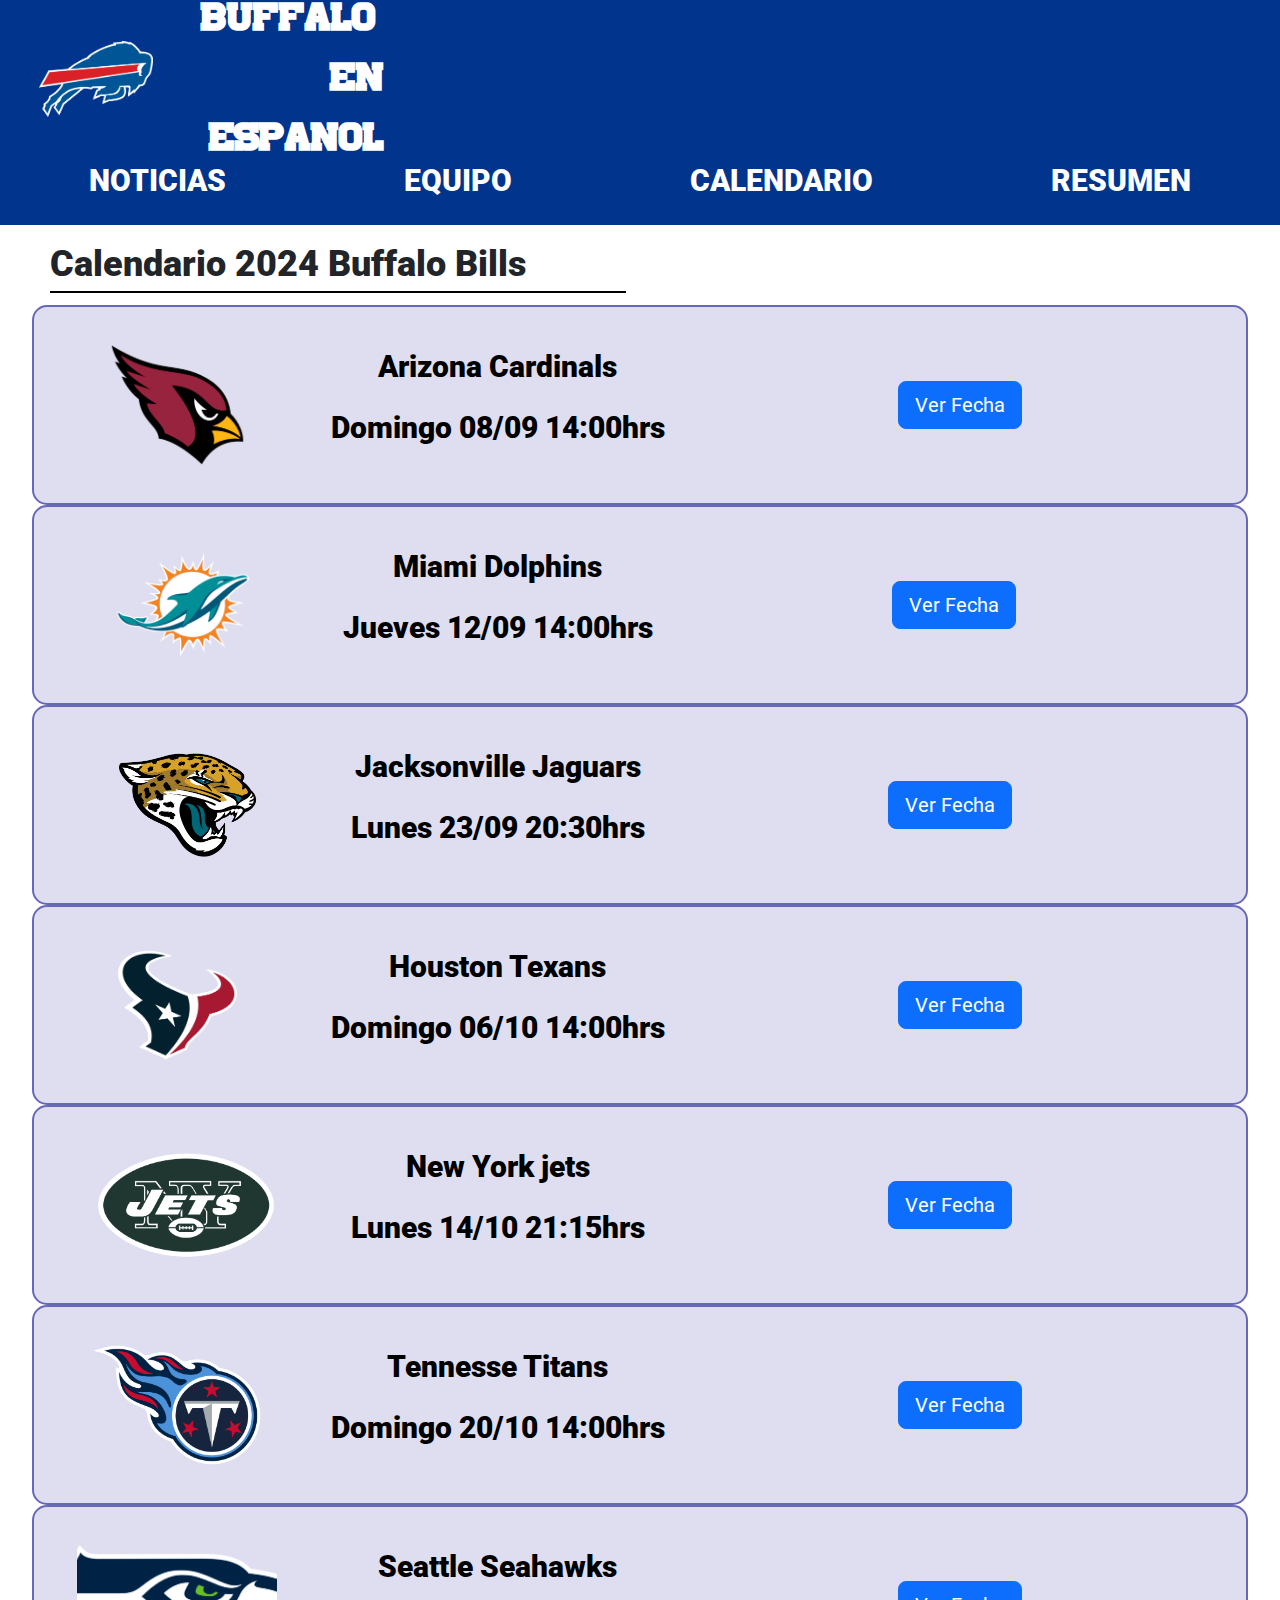
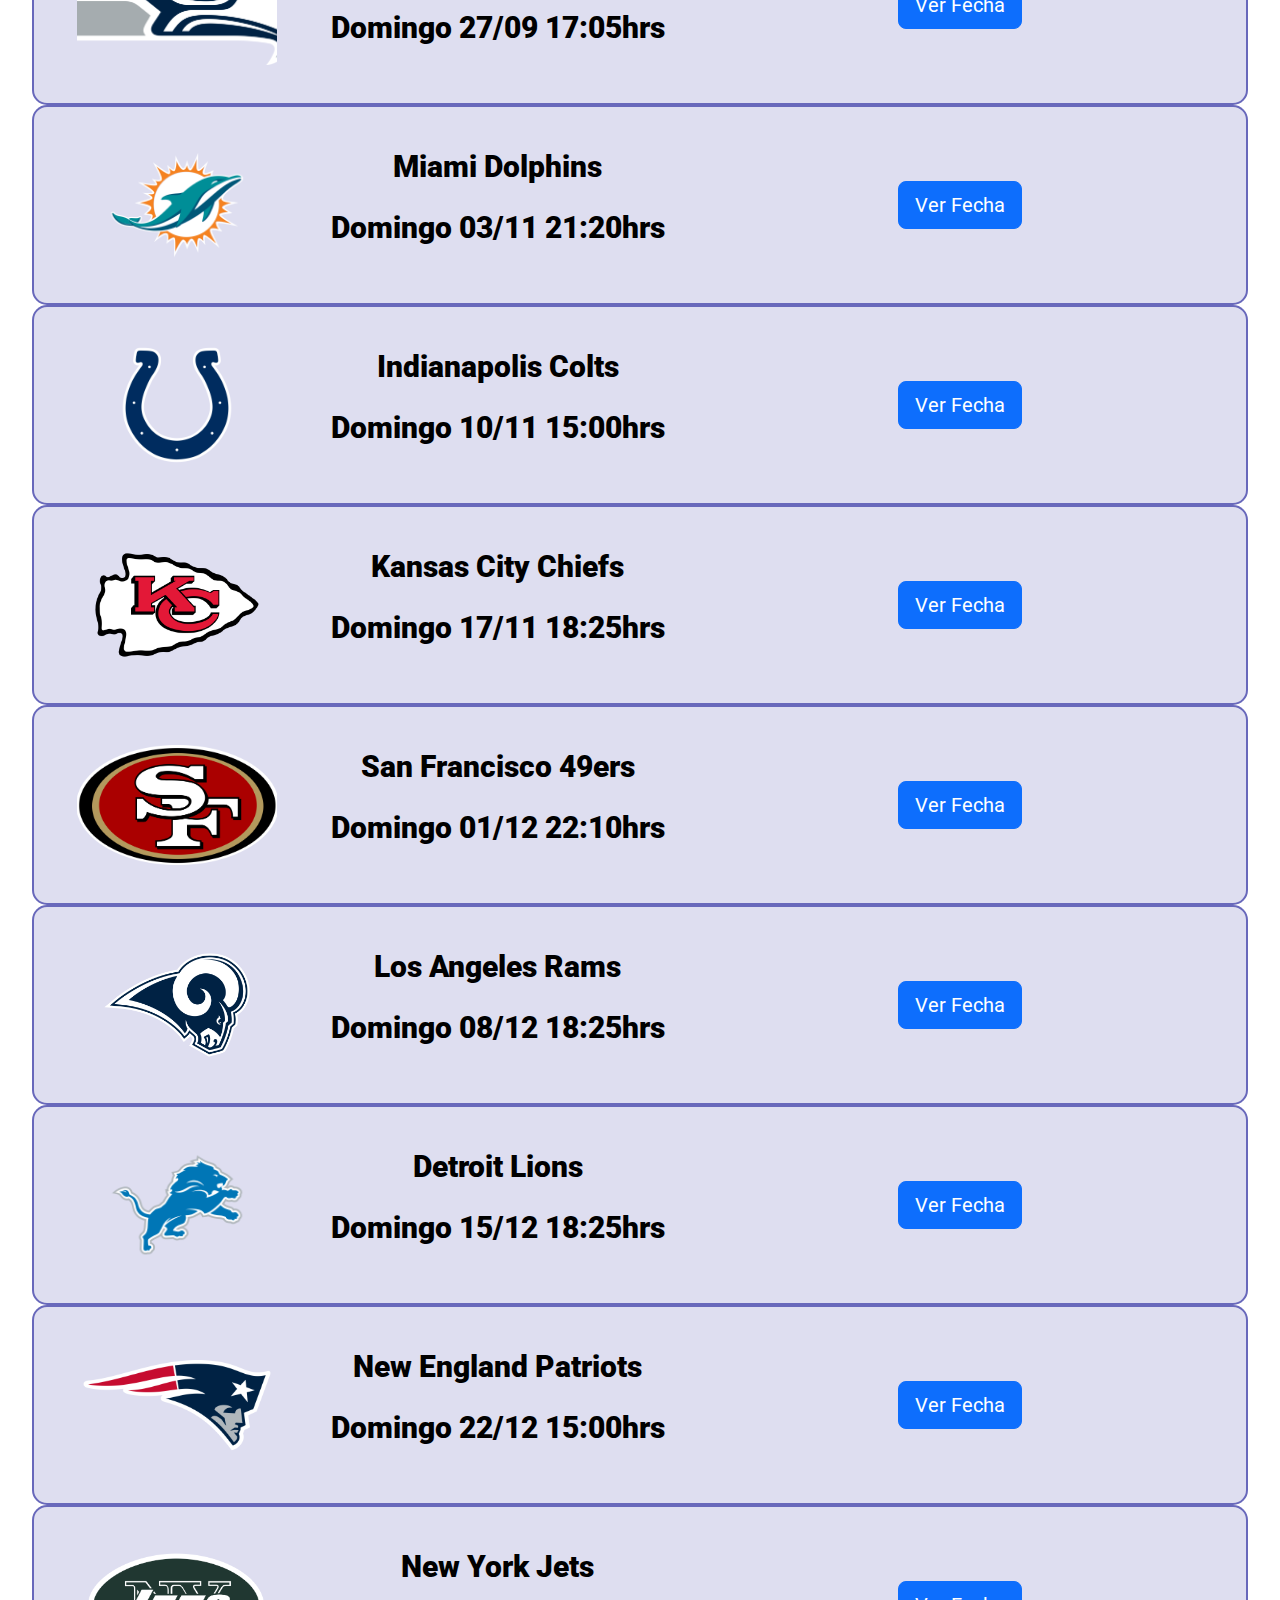
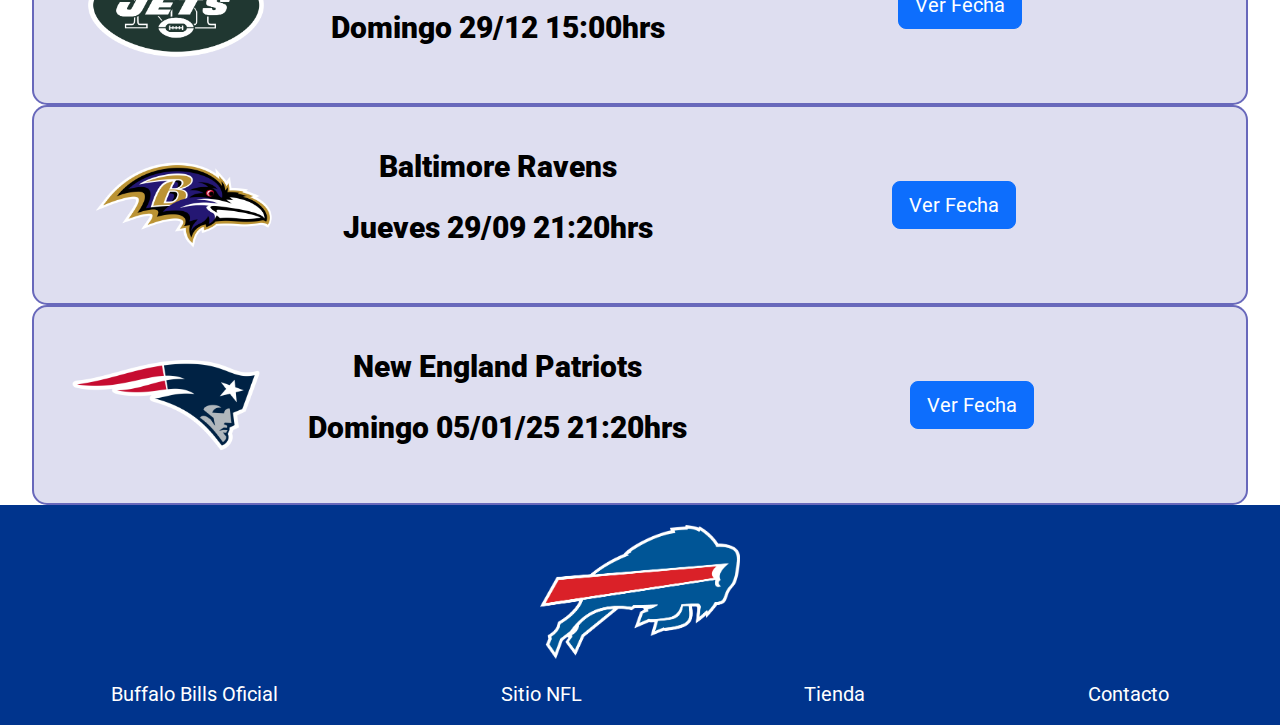
==== calendario.html @ 6adceebf "commit" ====
<!DOCTYPE html>
<html lang="en">
<head>
    <meta charset="UTF-8">
    <meta name="viewport" content="width=device-width, initial-scale=1.0">
    <title>Buffalo Bills en español</title>

    <!-- tipografia -->
    <link rel="preconnect" href="https://fonts.googleapis.com">
    <link rel="preconnect" href="https://fonts.gstatic.com" crossorigin>
    <link href="https://fonts.googleapis.com/css2?family=Roboto:wght@100;400;700;900&display=swap" rel="stylesheet">

    <!-- bootstrap -->
    <link href="https://cdn.jsdelivr.net/npm/bootstrap@5.3.3/dist/css/bootstrap.min.css" rel="stylesheet" integrity="sha384-QWTKZyjpPEjISv5WaRU9OFeRpok6YctnYmDr5pNlyT2bRjXh0JMhjY6hW+ALEwIH" crossorigin="anonymous">
    <script src="https://cdn.jsdelivr.net/npm/bootstrap@5.3.3/dist/js/bootstrap.bundle.min.js" integrity="sha384-YvpcrYf0tY3lHB60NNkmXc5s9fDVZLESaAA55NDzOxhy9GkcIdslK1eN7N6jIeHz" crossorigin="anonymous"></script>


    <!-- CSS -->
    <link rel="stylesheet" href="css/style.css">
</head>
<body>
    <header>
        <section class="headerbills">
            <section class="logobills">
                <a href="index.html">
                    <img src="./img/BuffaloBillsLogo.png" alt="Logo Buffalo Bills">
                </a>
            </section>
            <section class="titulobills">
                <p>Buffalo</p>
                <p>en espanol</p>
            </section>
        </section>
            <nav>
                <ul>
                    <li><a href="noticias.html">NOTICIAS</a></li>
                    <li><a href="equipo.html">EQUIPO</a></li>
                    <li><a href="calendario.html">CALENDARIO</a></li>
                    <li><a href="resumen.html">RESUMEN</a></li>
                </ul>
            </nav>
    </header>
    <main>
        <p class="TitularSeccion">
            Calendario 2024 Buffalo Bills
        </p>
        <section class="CardCalendario2">
            <section class="CardCalendario CardEquipo">
                <section class="logocardcalendario">
                    <img src="./img/LogoArizonaCardinals.png" alt="Logo de Cardinales de Arizona">
                </section>
                <section class="titulocardcalendario">
                    <p>Arizona Cardinals</p>
                    <p>Domingo 08/09 14:00hrs</p>
                </section>
                <section class="BotonCardCalendario">
                    <a class="btn btn-primary btn-lg" href="./Calendario.html" role="button">Ver Fecha</a>
                </section>
            </section>
            <section class="CardCalendario CardEquipo">
                <section class="logocardcalendario">
                    <img src="./img/LogoDolphins.png" alt="Logo de Delphines de Miami">
                </section>
                <section class="titulocardcalendario">
                    <p>Miami Dolphins</p>
                    <p>Jueves 12/09 14:00hrs</p>
                </section>
                <section class="BotonCardCalendario">
                    <a class="btn btn-primary btn-lg" href="./Calendario.html" role="button">Ver Fecha</a>
                </section>
            </section>
            <section class="CardCalendario CardEquipo">
                <section class="logocardcalendario">
                    <img src="./img/LogoJaguars.png" alt="Logo de Jaguares de Jacksonville">
                </section>
                <section class="titulocardcalendario">
                    <p>Jacksonville Jaguars</p>
                    <p>Lunes 23/09 20:30hrs</p>
                </section>
                <section class="BotonCardCalendario">
                    <a class="btn btn-primary btn-lg" href="./Calendario.html" role="button">Ver Fecha</a>
                </section>
            </section>
            <section class="CardCalendario CardEquipo">
                <section class="logocardcalendario">
                    <img src="./img/LogoTexans.png" alt="Logo de titanes de houston">
                </section>
                <section class="titulocardcalendario">
                    <p>Houston Texans</p>
                    <p>Domingo 06/10 14:00hrs</p>
                </section>
                <section class="BotonCardCalendario">
                    <a class="btn btn-primary btn-lg" href="./Calendario.html" role="button">Ver Fecha</a>
                </section>
            </section>
            <section class="CardCalendario CardEquipo">
                <section class="logocardcalendario">
                    <img src="./img/LogoJets.png" alt="Logo de Jets de Nueva York">
                </section>
                <section class="titulocardcalendario">
                    <p>New York jets</p>
                    <p>Lunes 14/10 21:15hrs</p>
                </section>
                <section class="BotonCardCalendario">
                    <a class="btn btn-primary btn-lg" href="./Calendario.html" role="button">Ver Fecha</a>
                </section>
            </section>
            <section class="CardCalendario CardEquipo">
                <section class="logocardcalendario">
                    <img src="./img/LogoTitans.png" alt="Logo de Titanes de Tennesse">
                </section>
                <section class="titulocardcalendario">
                    <p>Tennesse Titans</p>
                    <p>Domingo 20/10 14:00hrs</p>
                </section>
                <section class="BotonCardCalendario">
                    <a class="btn btn-primary btn-lg" href="./Calendario.html" role="button">Ver Fecha</a>
                </section>
            </section>
            <section class="CardCalendario CardEquipo">
                <section class="logocardcalendario">
                    <img src="./img/LogoSeahawks.png" alt="Logo de Seahawks de Seattle">
                </section>
                <section class="titulocardcalendario">
                    <p>Seattle Seahawks</p>
                    <p>Domingo 27/09 17:05hrs</p>
                </section>
                <section class="BotonCardCalendario">
                    <a class="btn btn-primary btn-lg" href="./Calendario.html" role="button">Ver Fecha</a>
                </section>
            </section>
            <section class="CardCalendario CardEquipo">
                <section class="logocardcalendario">
                    <img src="./img/LogoDolphins.png" alt="Logo de Delfines de Miami">
                </section>
                <section class="titulocardcalendario">
                    <p>Miami Dolphins</p>
                    <p>Domingo 03/11 21:20hrs</p>
                </section>
                <section class="BotonCardCalendario">
                    <a class="btn btn-primary btn-lg" href="./Calendario.html" role="button">Ver Fecha</a>
                </section>
            </section>
            <section class="CardCalendario CardEquipo">
                <section class="logocardcalendario">
                    <img src="./img/LogoColts.png" alt="Logo de Colts de Indianapolis">
                </section>
                <section class="titulocardcalendario">
                    <p>Indianapolis Colts</p>
                    <p>Domingo 10/11 15:00hrs</p>
                </section>
                <section class="BotonCardCalendario">
                    <a class="btn btn-primary btn-lg" href="./Calendario.html" role="button">Ver Fecha</a>
                </section>
            </section>
            <section class="CardCalendario CardEquipo">
                <section class="logocardcalendario">
                    <img src="./img/LogoKansas.png" alt="Logo de Chiefs de Kansas">
                </section>
                <section class="titulocardcalendario">
                    <p>Kansas City Chiefs</p>
                    <p>Domingo 17/11 18:25hrs</p>
                </section>
                <section class="BotonCardCalendario">
                    <a class="btn btn-primary btn-lg" href="./Calendario.html" role="button">Ver Fecha</a>
                </section>
            </section>
            <section class="CardCalendario CardEquipo">
                <section class="logocardcalendario">
                    <img src="./img/LogoNiners.png" alt="Logo de Niners de San Francisco">
                </section>
                <section class="titulocardcalendario">
                    <p>San Francisco 49ers</p>
                    <p>Domingo 01/12 22:10hrs</p>
                </section>
                <section class="BotonCardCalendario">
                    <a class="btn btn-primary btn-lg" href="./Calendario.html" role="button">Ver Fecha</a>
                </section>
            </section>
            <section class="CardCalendario CardEquipo">
                <section class="logocardcalendario">
                    <img src="./img/LogoRams.png" alt="Logo de Rams de Los Angeles">
                </section>
                <section class="titulocardcalendario">
                    <p>Los Angeles Rams</p>
                    <p>Domingo 08/12 18:25hrs</p>
                </section>
                <section class="BotonCardCalendario">
                    <a class="btn btn-primary btn-lg" href="./Calendario.html" role="button">Ver Fecha</a>
                </section>
            </section>
            <section class="CardCalendario CardEquipo">
                <section class="logocardcalendario">
                    <img src="./img/LogoLions.png" alt="Logo de Leones de Detroit">
                </section>
                <section class="titulocardcalendario">
                    <p>Detroit Lions</p>
                    <p>Domingo 15/12 18:25hrs</p>
                </section>
                <section class="BotonCardCalendario">
                    <a class="btn btn-primary btn-lg" href="./Calendario.html" role="button">Ver Fecha</a>
                </section>
            </section>
            <section class="CardCalendario CardEquipo">
                <section class="logocardcalendario">
                    <img src="./img/LogoPats.png" alt="Logo de Patriotas de nueva inglaterra">
                </section>
                <section class="titulocardcalendario">
                    <p>New England Patriots</p>
                    <p>Domingo 22/12 15:00hrs</p>
                </section>
                <section class="BotonCardCalendario">
                    <a class="btn btn-primary btn-lg" href="./Calendario.html" role="button">Ver Fecha</a>
                </section>
            </section>
            <section class="CardCalendario CardEquipo">
                <section class="logocardcalendario">
                    <img src="./img/LogoJets.png" alt="Logo de Jets de Nueva York">
                </section>
                <section class="titulocardcalendario">
                    <p>New York Jets</p>
                    <p>Domingo 29/12 15:00hrs</p>
                </section>
                <section class="BotonCardCalendario">
                    <a class="btn btn-primary btn-lg" href="./Calendario.html" role="button">Ver Fecha</a>
                </section>
            </section>
            <section class="CardCalendario CardEquipo">
                <section class="logocardcalendario">
                    <img src="./img/LogoRavens.png" alt="Logo de Cuervos de Baltimore">
                </section>
                <section class="titulocardcalendario">
                    <p>Baltimore Ravens</p>
                    <p>Jueves 29/09 21:20hrs</p>
                </section>
                <section class="BotonCardCalendario">
                    <a class="btn btn-primary btn-lg" href="./Calendario.html" role="button">Ver Fecha</a>
                </section>
            </section>
            <section class="CardCalendario CardEquipo">
                <section class="logocardcalendario">
                    <img src="./img/LogoPats.png" alt="Logo de Patriotas de nueva inglaterra">
                </section>
                <section class="titulocardcalendario">
                    <p>New England Patriots</p>
                    <p>Domingo 05/01/25 21:20hrs</p>
                </section>
                <section class="BotonCardCalendario">
                    <a class="btn btn-primary btn-lg" href="./Calendario.html" role="button">Ver Fecha</a>
                </section>
            </section>
        </section>        
    </main>

    </main>
    <footer>
        <section>
            <img class="LogoFooter" src="./img/BuffaloBillsLogo.png" alt="Logo de Buffalo Bills">
        </section>
        <nav>
            <ul>
                <li>
                    <a href="https://www.buffalobills.com" target="_blank">Buffalo Bills Oficial</a>
                </li>
                <li>
                    <a href="https://www.nfl.com" target="_blank">Sitio NFL</a>  
                </li>
                <li>
                    <a href="https://shop.buffalobills.com" target="_blank">Tienda</a>
                </li>
                <li>
                    <a href="https://web.facebook.com/BuffaloBillsesp" target="_blank">Contacto</a>
                </li>
            </ul>
        </nav>
    </footer>
</body>
</html>
---- css/style.css ----
* {
  font-family: "Roboto", system-ui;
  font-style: normal;
}

.TitularSeccion {
  font-family: "Roboto", sans-serif;
  font-weight: 900;
  font-style: normal;
  font-size: 36px;
  margin: 12px 0px 12px 50px;
  display: inline-block;
  border-bottom: 2px solid black;
  padding-right: 100px;
}

.TituloNoticia {
  font-family: "Roboto", sans-serif;
  font-weight: 900;
  font-style: normal;
  font-size: 30px;
  color: #ffffff;
  margin: 10px 0px 0px 20px;
}

.TextobajaNoticia {
  font-family: "Roboto", sans-serif;
  font-weight: 400;
  font-style: normal;
  font-size: 20px;
  color: #ffffff;
  margin-left: 20px;
}

.SubtituloSeccion {
  width: 100%;
  height: auto;
}
.SubtituloSeccion a {
  display: flex;
  justify-content: flex-end;
  font-family: "Roboto", sans-serif;
  font-weight: 700;
  font-style: normal;
  font-size: 28px;
  color: #000000;
  text-decoration: underline;
  margin: 10px 50px 10px 50px;
}

.Calendario2 {
  display: flex;
  flex-direction: column;
  justify-content: none;
  align-items: none;
}

.CardCalendario {
  background-color: rgba(0, 0, 141, 0.131);
  border: 2px solid rgba(0, 0, 141, 0.535);
  border-radius: 15px;
  display: flex;
  flex-direction: row;
  justify-content: space-evenly;
  align-items: center;
  height: 200px;
  width: 100%;
}
.CardCalendario img {
  height: 60%;
  width: auto;
}

.logocardcalendario {
  display: flex;
  justify-content: center;
  align-items: center;
  overflow: hidden;
  height: 200px;
  width: 200px;
}

.titulocardcalendario {
  display: flex;
  flex-direction: column;
  justify-content: center;
  align-items: center;
  height: 100%;
}
.titulocardcalendario p {
  font-family: "Roboto", sans-serif;
  font-weight: 900;
  font-style: normal;
  font-size: 30px;
  color: #000;
}

.BotonCardCalendario {
  display: flex;
  align-items: center;
  justify-content: center;
  width: 40%;
  height: 100%;
}

.videoresumen {
  width: 95%;
  height: 50vh;
  align-items: center;
  margin: 0 auto;
}

.videoresumen2 {
  display: flex;
  flex-direction: row;
  justify-content: space-around;
  width: 100%;
  height: auto;
}

@font-face {
  font-family: "BillsMafia";
  src: url(../font/BillsMafia.ttf);
}
header {
  height: 25vh;
  width: 100%;
  display: flex;
  flex-direction: column;
  justify-content: none;
  align-items: none;
  color: #FFFFFF;
  background-color: #00348d;
}
header .headerbills {
  display: flex;
  flex-direction: row;
  justify-content: none;
  align-items: none;
  width: 30%;
  height: 70%;
}
header .headerbills .logobills {
  width: 50%;
  height: auto;
  overflow: hidden;
  display: flex;
  flex-direction: column;
  justify-content: center;
  align-items: center;
}
header .headerbills .logobills a {
  overflow: hidden;
  display: flex;
  flex-direction: none;
  justify-content: center;
  align-items: center;
  object-fit: contain;
}
header .headerbills .logobills a img {
  display: block;
  width: 80%;
  height: auto;
  max-width: 100%;
  padding: 20px 20px 20px 20px;
}
header .titulobills {
  display: flex;
  flex-direction: column;
  justify-content: center;
  align-items: center;
  width: 50%;
  height: 100%;
}
header .titulobills p {
  font-family: "BillsMafia";
  font-size: 40px;
  font-weight: 900;
  margin: 0px;
  text-align: right;
}
header nav {
  height: auto;
  width: 100%;
  font-size: 30px;
  bottom: 0;
  left: 0;
}
header nav ul {
  display: flex;
  flex-direction: row;
  justify-content: space-around;
  align-items: space-around;
  list-style-type: none;
  padding: 0px;
}
header nav a {
  color: #FFFFFF;
  text-decoration: none;
  font-weight: 900;
}
@media (min-width: 579px) and (max-width: 768px) {
  header .NavBarHeader li a {
    font-size: 20px;
    color: #FFFFFF;
    text-decoration: none;
  }
}

.UltimasNoticias {
  height: 600px;
  width: 95%;
  overflow: hidden;
  position: relative;
  display: flex;
  margin: 0 auto;
}
.UltimasNoticias .ImagenNoticia {
  position: absolute;
  top: 0;
  width: 100%;
  min-height: 50%;
  height: auto;
  object-fit: cover;
}
.UltimasNoticias .Titular {
  height: 20%;
  width: 100%;
  color: #FFFFFF;
  background-color: rgba(0, 0, 0, 0.4235294118);
  position: absolute;
  bottom: 0;
  left: 0;
}
@media (min-width: 579px) and (max-width: 768px) {
  .UltimasNoticias .ImagenNoticia {
    width: 100%;
    height: 100%;
    object-fit: cover;
  }
}

.Calendario {
  width: 100%;
  display: grid;
  grid-template-columns: repeat(2, 1fr);
  grid-template-rows: repeat(2, 1fr);
  grid-column-gap: 10px;
  grid-row-gap: 10px;
  padding: 0px 50px 0px 50px;
}

.CardCalendario1 {
  grid-area: 1/1/2/2;
}

.CardCalendario2 {
  grid-area: 1/2/2/3;
}

.CardCalendario3 {
  grid-area: 2/1/3/2;
}

.CardCalendario4 {
  grid-area: 2/2/3/3;
}

.conecta {
  width: 95%;
  height: auto;
  margin: 0 auto;
}

@media (min-width: 579px) and (max-width: 768px) {
  .Calendario {
    display: flex;
    flex-direction: column;
  }
}
.NavBarEquipo {
  font-size: 20px;
  color: #FFFFFF;
  height: 40px;
  width: 95%;
  background-color: rgba(0, 0, 141, 0.536);
  border: 2px solid rgb(0, 0, 141);
  margin: 0 auto;
}
.NavBarEquipo nav {
  height: 40px;
  width: 80%;
  margin: 0 auto;
}
.NavBarEquipo ul {
  display: flex;
  flex-direction: row;
  justify-content: space-around;
  align-items: space-around;
  list-style-type: none;
}

.CardEquipo {
  width: 95%;
  margin: 0 auto;
  column-gap: 10px;
}

footer {
  width: 100%;
  height: 100%;
  display: flex;
  flex-direction: column;
  justify-content: center;
  align-items: center;
  background-color: #00348d;
}
footer nav {
  width: 100%;
  height: auto;
}
footer nav ul {
  display: flex;
  flex-direction: row;
  justify-content: space-around;
  align-items: space-around;
  list-style-type: none;
  padding: 0px;
}
footer nav li a {
  color: #FFFFFF;
  font-size: 20px;
  text-decoration: none;
}
footer .LogoFooter {
  width: 200px;
  height: auto;
  margin: 20px 20px 20px 20px;
}

/*# sourceMappingURL=style.css.map */
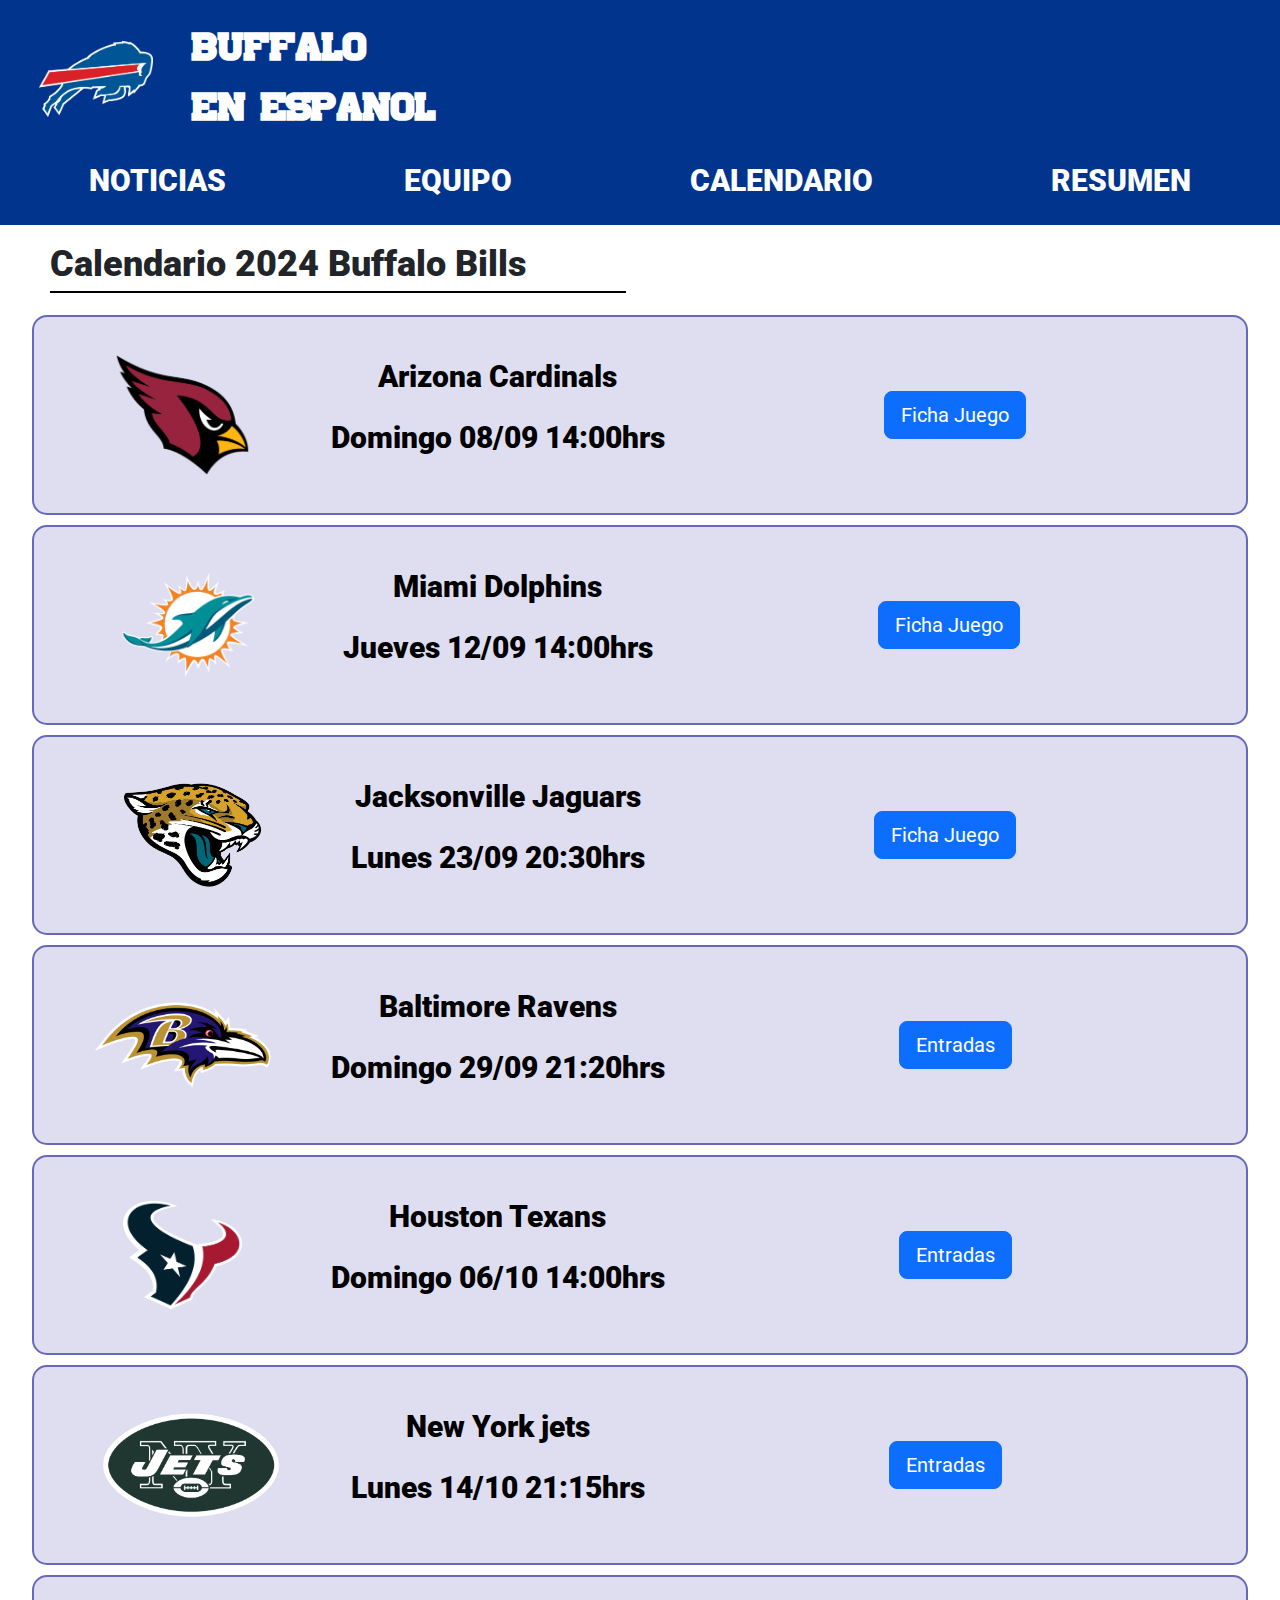
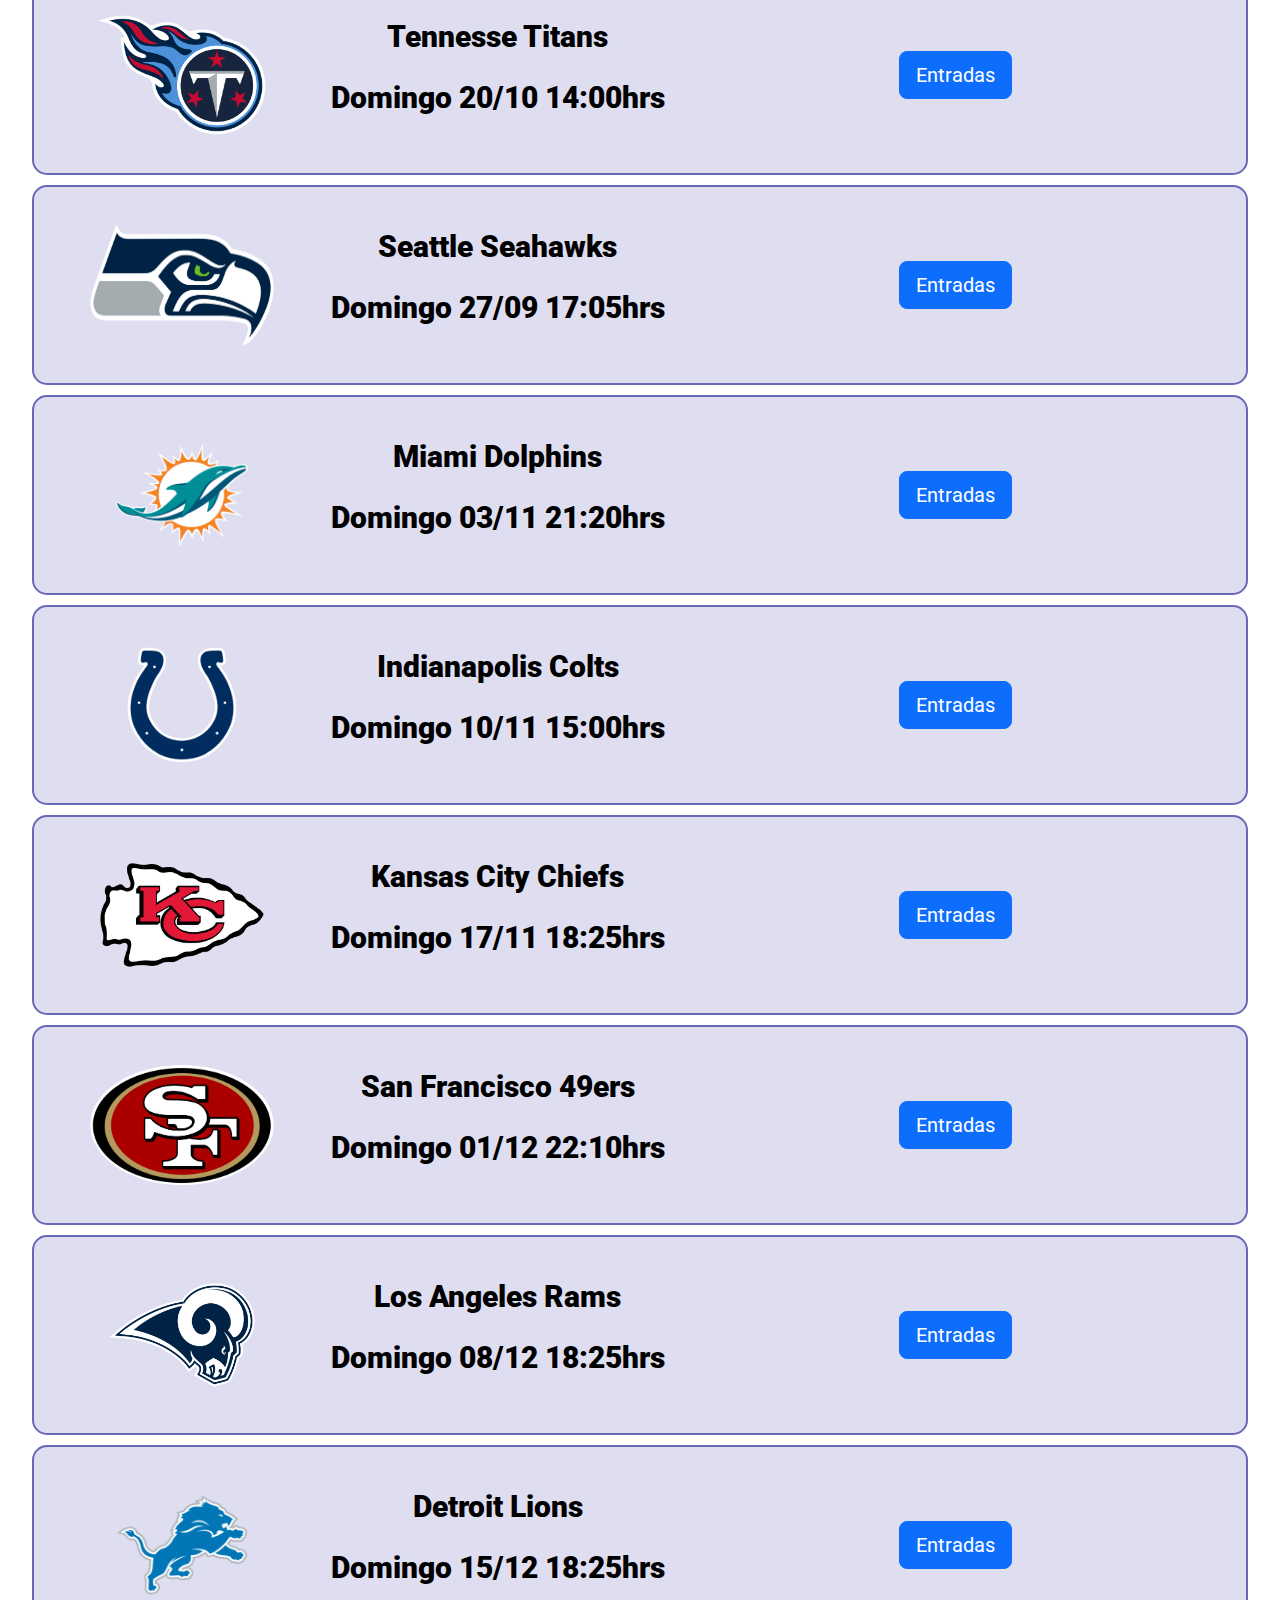
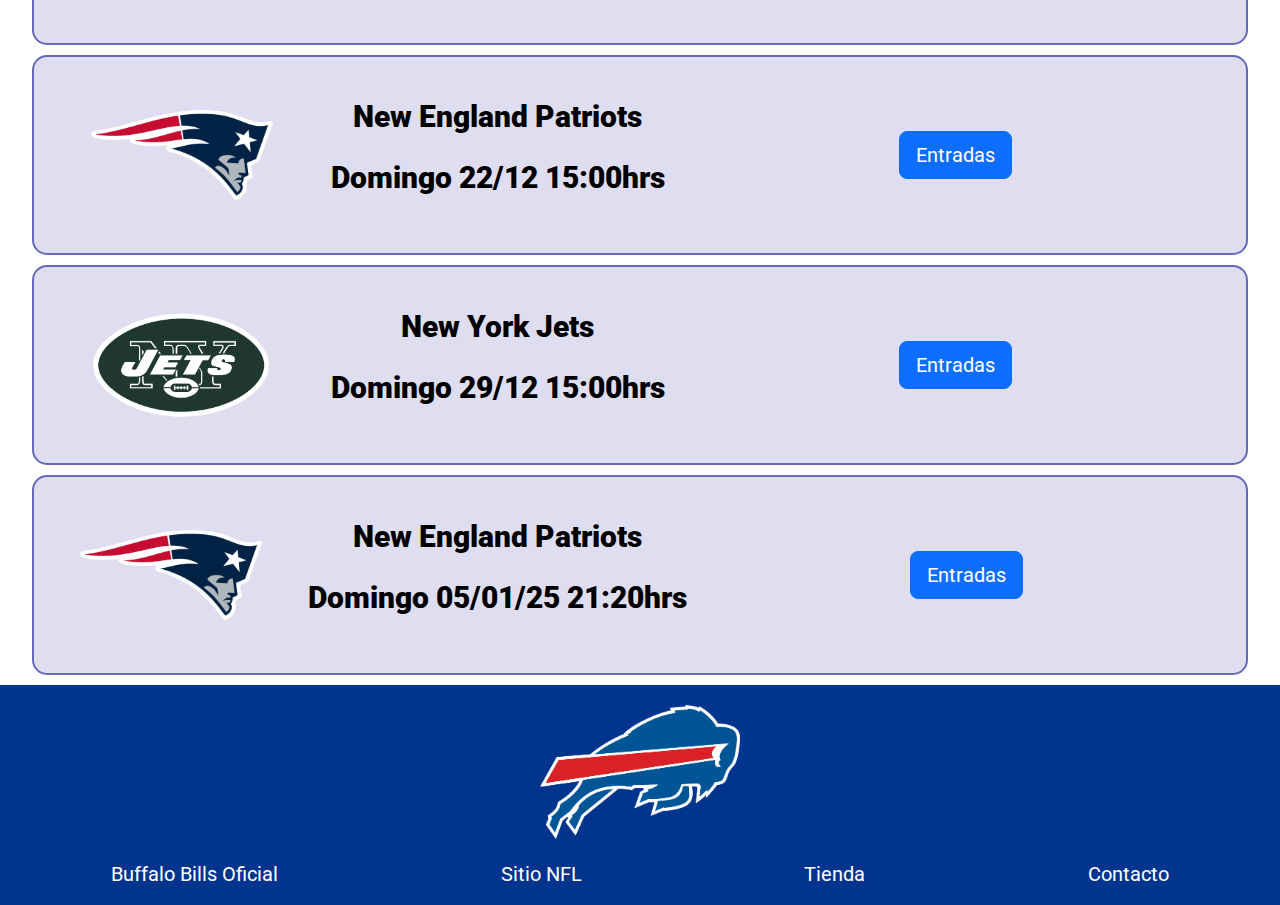
==== commit 08d7bc57: "se hacen cambios mayores en todas las páginas" ====
--- a/calendario.html
+++ b/calendario.html
@@ -54,7 +54,7 @@
                     <p>Domingo 08/09 14:00hrs</p>
                 </section>
                 <section class="BotonCardCalendario">
-                    <a class="btn btn-primary btn-lg" href="./Calendario.html" role="button">Ver Fecha</a>
+                    <a class="btn btn-primary btn-lg" href="https://www.buffalobills.com/game-day/2024/reg-week1/cardinals-at-bills/" role="button">Ficha Juego</a>
                 </section>
             </section>
             <section class="CardCalendario CardEquipo">
@@ -66,7 +66,7 @@
                     <p>Jueves 12/09 14:00hrs</p>
                 </section>
                 <section class="BotonCardCalendario">
-                    <a class="btn btn-primary btn-lg" href="./Calendario.html" role="button">Ver Fecha</a>
+                    <a class="btn btn-primary btn-lg" href="https://www.buffalobills.com/game-day/2024/reg-week2/bills-at-dolphins/" role="button">Ficha Juego</a>
                 </section>
             </section>
             <section class="CardCalendario CardEquipo">
@@ -78,7 +78,19 @@
                     <p>Lunes 23/09 20:30hrs</p>
                 </section>
                 <section class="BotonCardCalendario">
-                    <a class="btn btn-primary btn-lg" href="./Calendario.html" role="button">Ver Fecha</a>
+                    <a class="btn btn-primary btn-lg" href="https://www.buffalobills.com/game-day/2024/reg-week3/jaguars-at-bills/" role="button">Ficha Juego</a>
+                </section>
+            </section>
+            <section class="CardCalendario CardEquipo">
+                <section class="logocardcalendario">
+                    <img src="./img/LogoRavens.png" alt="Logo de Jaguares de Jacksonville">
+                </section>
+                <section class="titulocardcalendario">
+                    <p>Baltimore Ravens</p>
+                    <p>Domingo 29/09 21:20hrs</p>
+                </section>
+                <section class="BotonCardCalendario">
+                    <a class="btn btn-primary btn-lg" href="https://www.ticketmaster.com/event/150060A39BDB33D8?wt.mc_id=NFL_TEAM_BUF_SCHED_PG_LINK_AWAY_BILLS_RAVENS&utm_source=bills&utm_medium=schedule_page&utm_campaign=soft_landing&utm_content=SCHED_PG_LINK_AWAY_BILLS_RAVENS&campaign=buf-ti-it-sp-2000789" role="button">Entradas</a>
                 </section>
             </section>
             <section class="CardCalendario CardEquipo">
@@ -90,7 +102,7 @@
                     <p>Domingo 06/10 14:00hrs</p>
                 </section>
                 <section class="BotonCardCalendario">
-                    <a class="btn btn-primary btn-lg" href="./Calendario.html" role="button">Ver Fecha</a>
+                    <a class="btn btn-primary btn-lg" href="https://www.ticketmaster.com/event/3A00609375CC1B88?wt.mc_id=NFL_TEAM_BUF_SCHED_PG_LINK_AWAY_BILLS_TEXANS&utm_source=bills&utm_medium=schedule_page&utm_campaign=soft_landing&utm_content=SCHED_PG_LINK_AWAY_BILLS_TEXANS&campaign=buf-ti-it-sp-2000791" role="button">Entradas</a>
                 </section>
             </section>
             <section class="CardCalendario CardEquipo">
@@ -102,7 +114,7 @@
                     <p>Lunes 14/10 21:15hrs</p>
                 </section>
                 <section class="BotonCardCalendario">
-                    <a class="btn btn-primary btn-lg" href="./Calendario.html" role="button">Ver Fecha</a>
+                    <a class="btn btn-primary btn-lg" href="https://www.ticketmaster.com/event/0000607DC7436723?wt.mc_id=NFL_TEAM_BUF_SCHED_PG_LINK_AWAY_BILLS_JETS&utm_source=bills&utm_medium=schedule_page&utm_campaign=soft_landing&utm_content=SCHED_PG_LINK_AWAY_BILLS_JETS&campaign=buf-ti-it-sp-2000796" role="button">Entradas</a>
                 </section>
             </section>
             <section class="CardCalendario CardEquipo">
@@ -114,7 +126,7 @@
                     <p>Domingo 20/10 14:00hrs</p>
                 </section>
                 <section class="BotonCardCalendario">
-                    <a class="btn btn-primary btn-lg" href="./Calendario.html" role="button">Ver Fecha</a>
+                    <a class="btn btn-primary btn-lg" href="https://www.ticketmaster.com/buffalo-bills-vs-tennessee-titans-orchard-park-new-york/event/0000606E8CD9198E?brand=bills&artistid=805905&wt.mc_id=NFL_TEAM_BUF_SCHED_PG_LINK_BILLS_TITANS&utm_source=bills&utm_medium=schedule_page&utm_campaign=comingled_landing&utm_content=SCHED_PG_LINK_BILLS_TITANS&campaign=buf-ti-iw-sp-2011455" role="button">Entradas</a>
                 </section>
             </section>
             <section class="CardCalendario CardEquipo">
@@ -126,7 +138,7 @@
                     <p>Domingo 27/09 17:05hrs</p>
                 </section>
                 <section class="BotonCardCalendario">
-                    <a class="btn btn-primary btn-lg" href="./Calendario.html" role="button">Ver Fecha</a>
+                    <a class="btn btn-primary btn-lg" href="https://www.ticketmaster.com/event/0F00608F10876920?wt.mc_id=NFL_TEAM_BUF_SCHED_PG_LINK_AWAY_BILLS_SEAHAWKS&utm_source=bills&utm_medium=schedule_page&utm_campaign=soft_landing&utm_content=SCHED_PG_LINK_AWAY_BILLS_SEAHAWKS&campaign=buf-ti-it-sp-2000797" role="button">Entradas</a>
                 </section>
             </section>
             <section class="CardCalendario CardEquipo">
@@ -138,7 +150,7 @@
                     <p>Domingo 03/11 21:20hrs</p>
                 </section>
                 <section class="BotonCardCalendario">
-                    <a class="btn btn-primary btn-lg" href="./Calendario.html" role="button">Ver Fecha</a>
+                    <a class="btn btn-primary btn-lg" href="https://www.ticketmaster.com/buffalo-bills-vs-miami-dolphins-orchard-park-new-york/event/0000606E8CF719B4?brand=bills&artistid=805905&wt.mc_id=NFL_TEAM_BUF_SCHED_PG_LINK_BILLS_DOLPHINS&utm_source=bills&utm_medium=schedule_page&utm_campaign=comingled_landing&utm_content=SCHED_PG_LINK_BILLS_DOLPHINS&campaign=buf-ti-iw-sp-2014609" role="button">Entradas</a>
                 </section>
             </section>
             <section class="CardCalendario CardEquipo">
@@ -150,7 +162,7 @@
                     <p>Domingo 10/11 15:00hrs</p>
                 </section>
                 <section class="BotonCardCalendario">
-                    <a class="btn btn-primary btn-lg" href="./Calendario.html" role="button">Ver Fecha</a>
+                    <a class="btn btn-primary btn-lg" href="https://www.ticketmaster.com/event/05006074C554451B?wt.mc_id=NFL_TEAM_BUF_SCHED_PG_LINK_AWAY_BILLS_COLTS&utm_source=bills&utm_medium=schedule_page&utm_campaign=soft_landing&utm_content=SCHED_PG_LINK_AWAY_BILLS_COLTS&campaign=buf-ti-it-sp-2000792" role="button">Entradas</a>
                 </section>
             </section>
             <section class="CardCalendario CardEquipo">
@@ -162,7 +174,7 @@
                     <p>Domingo 17/11 18:25hrs</p>
                 </section>
                 <section class="BotonCardCalendario">
-                    <a class="btn btn-primary btn-lg" href="./Calendario.html" role="button">Ver Fecha</a>
+                    <a class="btn btn-primary btn-lg" href="https://www.ticketmaster.com/buffalo-bills-vs-kansas-city-chiefs-orchard-park-new-york/event/0000606E8CF119AE?brand=bills&artistid=805905&landing=s&wt.mc_id=NFL_TEAM_BUF_SCHED_PG_LINK_BILLS_CHIEFS&utm_source=bills&utm_medium=schedule_page&utm_campaign=soft_landing&utm_content=SCHED_PG_LINK_BILLS_CHIEFS&campaign=buf-ti-it-sp-2000782" role="button">Entradas</a>
                 </section>
             </section>
             <section class="CardCalendario CardEquipo">
@@ -174,7 +186,7 @@
                     <p>Domingo 01/12 22:10hrs</p>
                 </section>
                 <section class="BotonCardCalendario">
-                    <a class="btn btn-primary btn-lg" href="./Calendario.html" role="button">Ver Fecha</a>
+                    <a class="btn btn-primary btn-lg" href="https://www.ticketmaster.com/buffalo-bills-vs-san-francisco-49ers-orchard-park-new-york/event/0000606E8CE01996?brand=bills&artistid=805905&landing=s&wt.mc_id=NFL_TEAM_BUF_SCHED_PG_LINK_BILLS_49ERS&utm_source=bills&utm_medium=schedule_page&utm_campaign=soft_landing&utm_content=SCHED_PG_LINK_BILLS_49ERS&campaign=buf-ti-it-sp-2000786" role="button">Entradas</a>
                 </section>
             </section>
             <section class="CardCalendario CardEquipo">
@@ -186,7 +198,7 @@
                     <p>Domingo 08/12 18:25hrs</p>
                 </section>
                 <section class="BotonCardCalendario">
-                    <a class="btn btn-primary btn-lg" href="./Calendario.html" role="button">Ver Fecha</a>
+                    <a class="btn btn-primary btn-lg" href="https://www.ticketmaster.com/event/0A00609ACFF04646?wt.mc_id=NFL_TEAM_BUF_SCHED_PG_LINK_AWAY_BILLS_RAMS&utm_source=bills&utm_medium=schedule_page&utm_campaign=soft_landing&utm_content=SCHED_PG_LINK_AWAY_BILLS_RAMS&campaign=buf-ti-it-sp-2000793" role="button">Entradas</a>
                 </section>
             </section>
             <section class="CardCalendario CardEquipo">
@@ -198,7 +210,7 @@
                     <p>Domingo 15/12 18:25hrs</p>
                 </section>
                 <section class="BotonCardCalendario">
-                    <a class="btn btn-primary btn-lg" href="./Calendario.html" role="button">Ver Fecha</a>
+                    <a class="btn btn-primary btn-lg" href="https://www.ticketmaster.com/event/08006091C4412B22?wt.mc_id=NFL_TEAM_BUF_SCHED_PG_LINK_AWAY_BILLS_LIONS&utm_source=bills&utm_medium=schedule_page&utm_campaign=soft_landing&utm_content=SCHED_PG_LINK_AWAY_BILLS_LIONS&campaign=buf-ti-it-sp-2000790" role="button">Entradas</a>
                 </section>
             </section>
             <section class="CardCalendario CardEquipo">
@@ -210,7 +222,7 @@
                     <p>Domingo 22/12 15:00hrs</p>
                 </section>
                 <section class="BotonCardCalendario">
-                    <a class="btn btn-primary btn-lg" href="./Calendario.html" role="button">Ver Fecha</a>
+                    <a class="btn btn-primary btn-lg" href="https://www.ticketmaster.com/buffalo-bills-vs-new-england-patriots-orchard-park-new-york/event/0000606E8CFD19B8?brand=bills&artistid=805905&landing=s&wt.mc_id=NFL_TEAM_BUF_SCHED_PG_LINK_BILLS_PATRIOTS&utm_source=bills&utm_medium=schedule_page&utm_campaign=soft_landing&utm_content=SCHED_PG_LINK_BILLS_PATRIOTS&campaign=buf-ti-it-sp-2000780" role="button">Entradas</a>
                 </section>
             </section>
             <section class="CardCalendario CardEquipo">
@@ -222,19 +234,7 @@
                     <p>Domingo 29/12 15:00hrs</p>
                 </section>
                 <section class="BotonCardCalendario">
-                    <a class="btn btn-primary btn-lg" href="./Calendario.html" role="button">Ver Fecha</a>
-                </section>
-            </section>
-            <section class="CardCalendario CardEquipo">
-                <section class="logocardcalendario">
-                    <img src="./img/LogoRavens.png" alt="Logo de Cuervos de Baltimore">
-                </section>
-                <section class="titulocardcalendario">
-                    <p>Baltimore Ravens</p>
-                    <p>Jueves 29/09 21:20hrs</p>
-                </section>
-                <section class="BotonCardCalendario">
-                    <a class="btn btn-primary btn-lg" href="./Calendario.html" role="button">Ver Fecha</a>
+                    <a class="btn btn-primary btn-lg" href="https://www.ticketmaster.com/buffalo-bills-vs-new-york-jets-orchard-park-new-york/event/0000606E8D0419CD?brand=bills&artistid=805905&landing=s&wt.mc_id=NFL_TEAM_BUF_SCHED_PG_LINK_BILLS_JETS&utm_source=bills&utm_medium=schedule_page&utm_campaign=soft_landing&utm_content=SCHED_PG_LINK_BILLS_JETS&campaign=buf-ti-it-sp-2000779" role="button">Entradas</a>
                 </section>
             </section>
             <section class="CardCalendario CardEquipo">
@@ -246,7 +246,7 @@
                     <p>Domingo 05/01/25 21:20hrs</p>
                 </section>
                 <section class="BotonCardCalendario">
-                    <a class="btn btn-primary btn-lg" href="./Calendario.html" role="button">Ver Fecha</a>
+                    <a class="btn btn-primary btn-lg" href="https://www.ticketmaster.com/buffalo-bills-vs-new-york-jets-orchard-park-new-york/event/0000606E8D0419CD?brand=bills&artistid=805905&landing=s&wt.mc_id=NFL_TEAM_BUF_SCHED_PG_LINK_BILLS_JETS&utm_source=bills&utm_medium=schedule_page&utm_campaign=soft_landing&utm_content=SCHED_PG_LINK_BILLS_JETS&campaign=buf-ti-it-sp-2000779" role="button">Entradas</a>
                 </section>
             </section>
         </section>        
--- a/css/style.css
+++ b/css/style.css
@@ -69,6 +69,8 @@
 .CardCalendario img {
   height: 60%;
   width: auto;
+  max-width: 200px;
+  max-height: auto;
 }
 
 .logocardcalendario {
@@ -93,6 +95,24 @@
   font-style: normal;
   font-size: 30px;
   color: #000;
+  text-align: center;
+}
+
+.titulocardequipo {
+  display: flex;
+  flex-direction: column;
+  justify-content: center;
+  align-items: center;
+  height: 100%;
+  max-width: 200px;
+}
+.titulocardequipo p {
+  font-family: "Roboto", sans-serif;
+  font-weight: 900;
+  font-style: normal;
+  font-size: 28px;
+  color: #000;
+  text-align: center;
 }
 
 .BotonCardCalendario {
@@ -137,11 +157,11 @@
   flex-direction: row;
   justify-content: none;
   align-items: none;
+  width: 50%;
+  height: 70%;
+}
+header .headerbills .logobills {
   width: 30%;
-  height: 70%;
-}
-header .headerbills .logobills {
-  width: 50%;
   height: auto;
   overflow: hidden;
   display: flex;
@@ -168,7 +188,7 @@
   display: flex;
   flex-direction: column;
   justify-content: center;
-  align-items: center;
+  align-items: none;
   width: 50%;
   height: 100%;
 }
@@ -177,7 +197,7 @@
   font-size: 40px;
   font-weight: 900;
   margin: 0px;
-  text-align: right;
+  text-align: left;
 }
 header nav {
   height: auto;
@@ -190,7 +210,7 @@
   display: flex;
   flex-direction: row;
   justify-content: space-around;
-  align-items: space-around;
+  align-items: none;
   list-style-type: none;
   padding: 0px;
 }
@@ -199,7 +219,54 @@
   text-decoration: none;
   font-weight: 900;
 }
-@media (min-width: 579px) and (max-width: 768px) {
+@media (max-width: 955px) {
+  header .headerbills {
+    display: flex;
+    flex-direction: row;
+    justify-content: center;
+    align-items: center;
+    width: 100%;
+    height: 70%;
+  }
+  header .headerbills .logobills {
+    width: 30%;
+    height: auto;
+    overflow: hidden;
+    display: flex;
+    flex-direction: column;
+    justify-content: center;
+    align-items: center;
+  }
+  header .headerbills .logobills a {
+    overflow: hidden;
+    display: flex;
+    flex-direction: none;
+    justify-content: center;
+    align-items: center;
+    object-fit: contain;
+  }
+  header .headerbills .logobills a img {
+    display: block;
+    width: 80%;
+    height: auto;
+    max-width: 100%;
+    padding: 20px 20px 20px 20px;
+  }
+  header .titulobills {
+    display: flex;
+    flex-direction: row;
+    justify-content: space-evenly;
+    align-items: center;
+    width: 50%;
+    height: 50%;
+  }
+  header .titulobills p {
+    font-family: "BillsMafia";
+    font-size: 30px;
+    font-weight: 900;
+    margin: 0px;
+    text-align: left;
+  }
   header .NavBarHeader li a {
     font-size: 20px;
     color: #FFFFFF;
@@ -232,12 +299,19 @@
   bottom: 0;
   left: 0;
 }
-@media (min-width: 579px) and (max-width: 768px) {
+@media (max-width: 955px) {
   .UltimasNoticias .ImagenNoticia {
     width: 100%;
     height: 100%;
     object-fit: cover;
   }
+}
+
+.noticias2 {
+  display: flex;
+  flex-direction: row;
+  justify-content: space-evenly;
+  align-items: center;
 }
 
 .Calendario {
@@ -272,7 +346,7 @@
   margin: 0 auto;
 }
 
-@media (min-width: 579px) and (max-width: 768px) {
+@media (max-width: 955px) {
   .Calendario {
     display: flex;
     flex-direction: column;
@@ -283,7 +357,7 @@
   color: #FFFFFF;
   height: 40px;
   width: 95%;
-  background-color: rgba(0, 0, 141, 0.536);
+  background-color: rgba(0, 0, 141, 0.537254902);
   border: 2px solid rgb(0, 0, 141);
   margin: 0 auto;
 }
@@ -296,14 +370,22 @@
   display: flex;
   flex-direction: row;
   justify-content: space-around;
-  align-items: space-around;
+  align-items: center;
   list-style-type: none;
+}
+.NavBarEquipo ul li a {
+  color: #FFFFFF;
+  text-decoration: none;
+}
+.NavBarEquipo:active {
+  color: #0000ff;
+  text-decoration: none;
 }
 
 .CardEquipo {
   width: 95%;
   margin: 0 auto;
-  column-gap: 10px;
+  margin-top: 10px;
 }
 
 footer {
@@ -314,6 +396,7 @@
   justify-content: center;
   align-items: center;
   background-color: #00348d;
+  margin-top: 10px;
 }
 footer nav {
   width: 100%;
@@ -323,7 +406,7 @@
   display: flex;
   flex-direction: row;
   justify-content: space-around;
-  align-items: space-around;
+  align-items: none;
   list-style-type: none;
   padding: 0px;
 }
